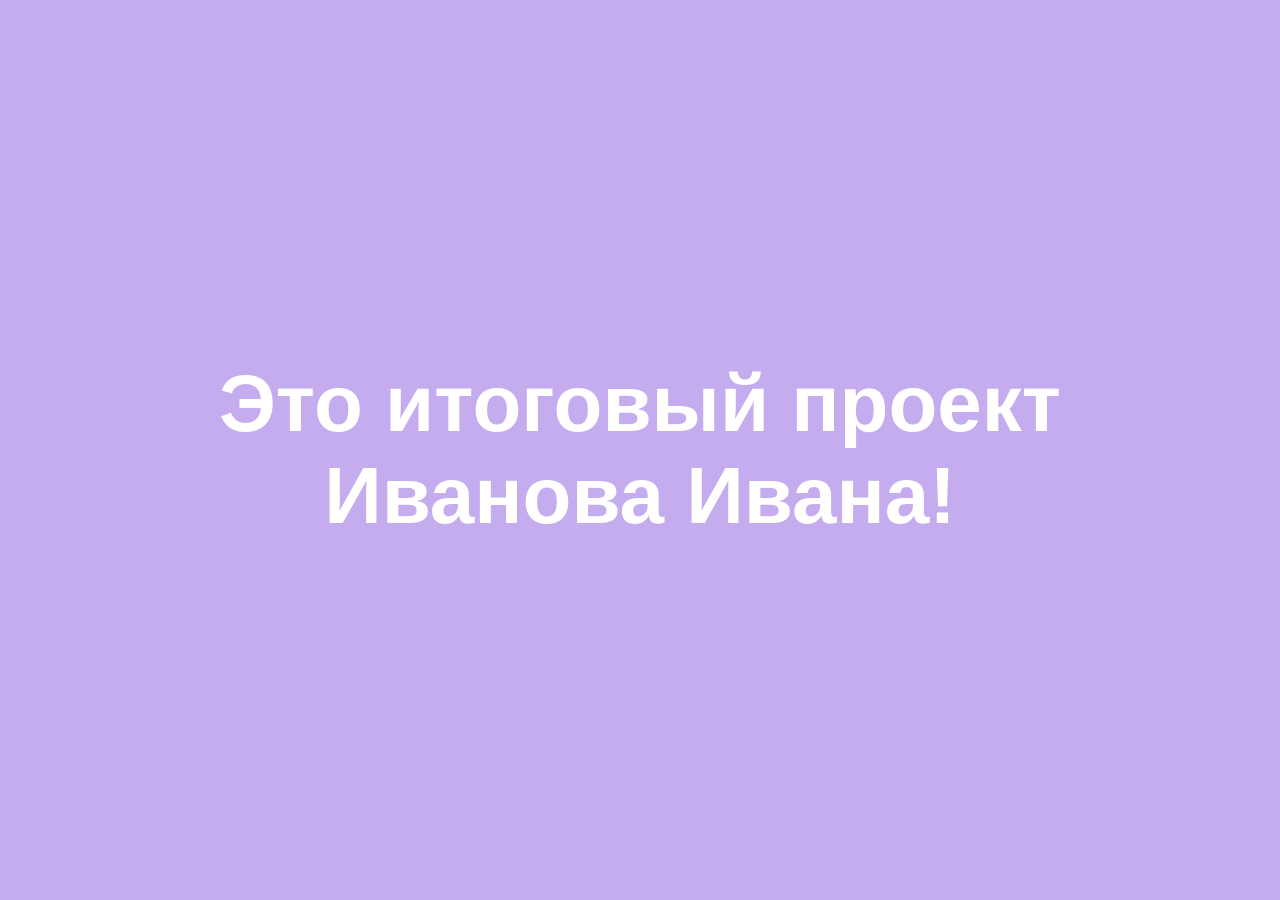
==== index.html @ fbf39a41 "Add files via upload" ====
<!DOCTYPE html>
<html lang="en">
<head>
    <meta charset="UTF-8">
    <meta name="viewport" content="width=device-width, initial-scale=1.0">
    <title>Тестовый проект для проверки</title>
    <link rel="stylesheet" href="style.css">
</head>
<body>
    <h1>Это итоговый проект <br>Иванова Ивана!</h1>
</body>
</html>
---- style.css ----
body {
    box-sizing: border-box;
    padding: 0;
    margin: 0;
    display: flex;
    height: 100vh;
    width: 100%;
    justify-content: center;
    align-items: center;
    background-color: #c4acee;
    color: #ffffff;
}

body h1 {
    width: 80%;
    text-align: center;
    font-size: 80px;
    font-family: sans-serif;
}
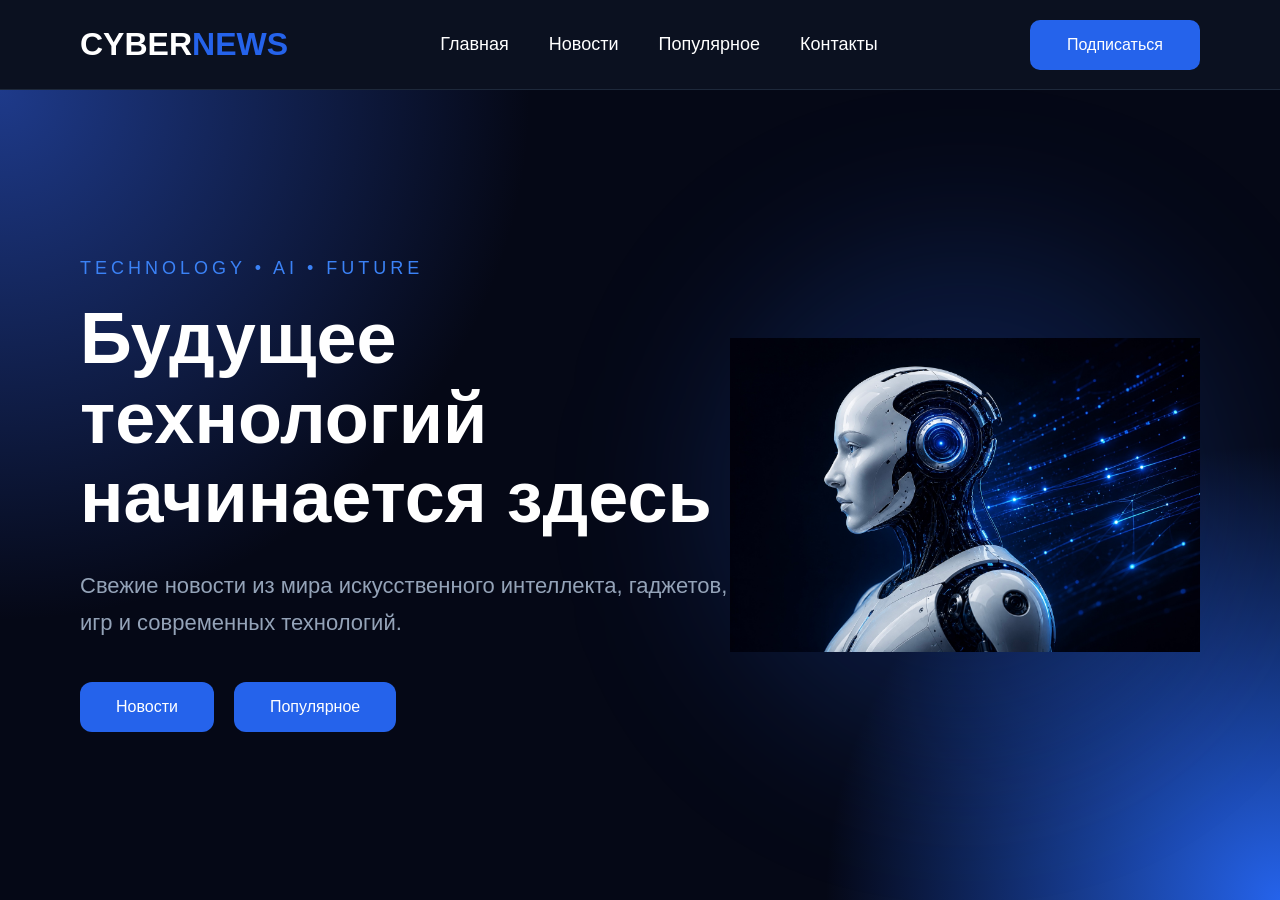
==== commit a8e4bac4: "Add files via upload" ====
--- a/index.html
+++ b/index.html
@@ -1,12 +1,68 @@
 <!DOCTYPE html>
-<html lang="en">
+<html lang="ru">
 <head>
     <meta charset="UTF-8">
     <meta name="viewport" content="width=device-width, initial-scale=1.0">
-    <title>Тестовый проект для проверки</title>
+    <title>CyberNews</title>
+
     <link rel="stylesheet" href="style.css">
 </head>
 <body>
-    <h1>Это итоговый проект <br>Иванова Ивана!</h1>
+
+    <header>
+
+        <div class="logo">
+            <a href="index.html">
+                CYBER<span>NEWS</span>
+            </a>
+        </div>
+
+        <nav>
+            <a href="index.html">Главная</a>
+            <a href="news.html">Новости</a>
+            <a href="popular.html">Популярное</a>
+            <a href="contacts.html">Контакты</a>
+        </nav>
+
+        <a href="#" class="subscribe-btn">
+            Подписаться
+        </a>
+
+    </header>
+
+    <section class="hero">
+
+        <div class="hero-content">
+
+            <p class="hero-subtitle">
+                TECHNOLOGY • AI • FUTURE
+            </p>
+
+            <h1>
+                Будущее технологий начинается здесь
+            </h1>
+
+            <p class="hero-text">
+                Свежие новости из мира искусственного интеллекта,
+                гаджетов, игр и современных технологий.
+            </p>
+
+            <div class="hero-buttons">
+                <a href="news.html">Новости</a>
+                <a href="popular.html">Популярное</a>
+            </div>
+
+        </div>
+
+        <div class="hero-image">
+
+            <div class="circle"></div>
+
+            <img src="main.jpg" alt="robot">
+
+        </div>
+
+    </section>
+
 </body>
 </html>
--- a/style.css
+++ b/style.css
@@ -1,19 +1,283 @@
-body {
-    box-sizing: border-box;
-    padding: 0;
-    margin: 0;
-    display: flex;
-    height: 100vh;
-    width: 100%;
-    justify-content: center;
-    align-items: center;
-    background-color: #c4acee;
-    color: #ffffff;
-}
-
-body h1 {
-    width: 80%;
-    text-align: center;
-    font-size: 80px;
-    font-family: sans-serif;
+*{
+    margin: 0;
+    padding: 0;
+    box-sizing: border-box;
+    font-family: Arial, sans-serif;
+}
+
+body{
+    background-color: #050816;
+}
+
+/* HEADER */
+
+header{
+    width: 100%;
+    height: 90px;
+
+    display: flex;
+    justify-content: space-between;
+    align-items: center;
+
+    padding: 0 80px;
+
+    border-bottom: 1px solid #1e293b;
+
+    background-color: #0b1120;
+}
+
+.logo a{
+    text-decoration: none;
+
+    color: white;
+    font-size: 32px;
+    font-weight: bold;
+}
+
+.logo span{
+    color: #2563eb;
+}
+
+nav{
+    display: flex;
+    gap: 40px;
+}
+
+nav a{
+    color: white;
+    text-decoration: none;
+    font-size: 18px;
+
+    transition: 0.3s;
+}
+
+nav a:hover{
+    color: #2563eb;
+}
+
+.subscribe-btn{
+    width: 170px;
+    height: 50px;
+
+    background-color: #2563eb;
+    color: white;
+
+    text-decoration: none;
+
+    display: flex;
+    justify-content: center;
+    align-items: center;
+
+    border-radius: 10px;
+
+    transition: 0.3s;
+}
+
+.subscribe-btn:hover{
+    background-color: #1d4ed8;
+}
+
+/* HERO */
+
+.hero{
+    width: 100%;
+    min-height: calc(100vh - 90px);
+
+    display: flex;
+    justify-content: space-between;
+    align-items: center;
+
+    padding: 80px;
+
+    overflow: hidden;
+
+    background:
+    radial-gradient(circle at top left, #1e3a8a 0%, transparent 35%),
+    radial-gradient(circle at bottom right, #2563eb 0%, transparent 30%),
+    #050816;
+}
+
+.hero-content{
+    max-width: 650px;
+    z-index: 2;
+}
+
+.hero-subtitle{
+    color: #3b82f6;
+    font-size: 18px;
+    letter-spacing: 4px;
+
+    margin-bottom: 20px;
+}
+
+.hero h1{
+    color: white;
+    font-size: 72px;
+    line-height: 1.1;
+
+    margin-bottom: 30px;
+}
+
+.hero-text{
+    color: #94a3b8;
+    font-size: 22px;
+    line-height: 1.7;
+
+    margin-bottom: 40px;
+}
+
+.hero-buttons{
+    display: flex;
+    gap: 20px;
+}
+
+.hero-buttons a{
+    padding: 16px 36px;
+
+    background: #2563eb;
+    color: white;
+
+    text-decoration: none;
+    border-radius: 12px;
+
+    transition: 0.3s;
+}
+
+.hero-buttons a:hover{
+    background: #1d4ed8;
+    transform: translateY(-3px);
+}
+
+.hero-image{
+    position: relative;
+
+    flex: 1;
+
+    display: flex;
+    justify-content: center;
+    align-items: center;
+}
+
+.hero-image img{
+    width: 100%;
+    max-width: 650px;
+
+    position: relative;
+    z-index: 2;
+
+    animation: float 5s ease-in-out infinite;
+}
+
+.circle{
+    position: absolute;
+
+    width: 500px;
+    height: 500px;
+
+    border-radius: 50%;
+
+    background: rgba(37, 99, 235, 0.2);
+
+    filter: blur(80px);
+
+    z-index: 1;
+}
+
+@keyframes float{
+
+    0%{
+        transform: translateY(0px);
+    }
+
+    50%{
+        transform: translateY(-20px);
+    }
+
+    100%{
+        transform: translateY(0px);
+    }
+
+}
+
+/* ADAPTIVE */
+
+@media(max-width: 1100px){
+
+    header{
+        padding: 0 30px;
+    }
+
+    .hero{
+        flex-direction: column;
+        text-align: center;
+
+        padding: 60px 30px;
+    }
+
+    .hero-content{
+        max-width: 100%;
+    }
+
+    .hero-buttons{
+        justify-content: center;
+    }
+
+    .hero h1{
+        font-size: 52px;
+    }
+
+    .hero-text{
+        font-size: 20px;
+    }
+
+    .hero-image img{
+        max-width: 500px;
+    }
+
+}
+
+@media(max-width: 700px){
+
+    header{
+        flex-direction: column;
+        height: auto;
+
+        gap: 20px;
+
+        padding: 20px;
+    }
+
+    nav{
+        gap: 20px;
+        flex-wrap: wrap;
+        justify-content: center;
+    }
+
+    .hero h1{
+        font-size: 38px;
+    }
+
+    .hero-text{
+        font-size: 18px;
+    }
+
+    .hero-buttons{
+        flex-direction: column;
+        align-items: center;
+    }
+
+    .hero-buttons a{
+        width: 220px;
+        text-align: center;
+    }
+
+    .hero-image img{
+        max-width: 320px;
+    }
+
+    .circle{
+        width: 300px;
+        height: 300px;
+    }
+
 }
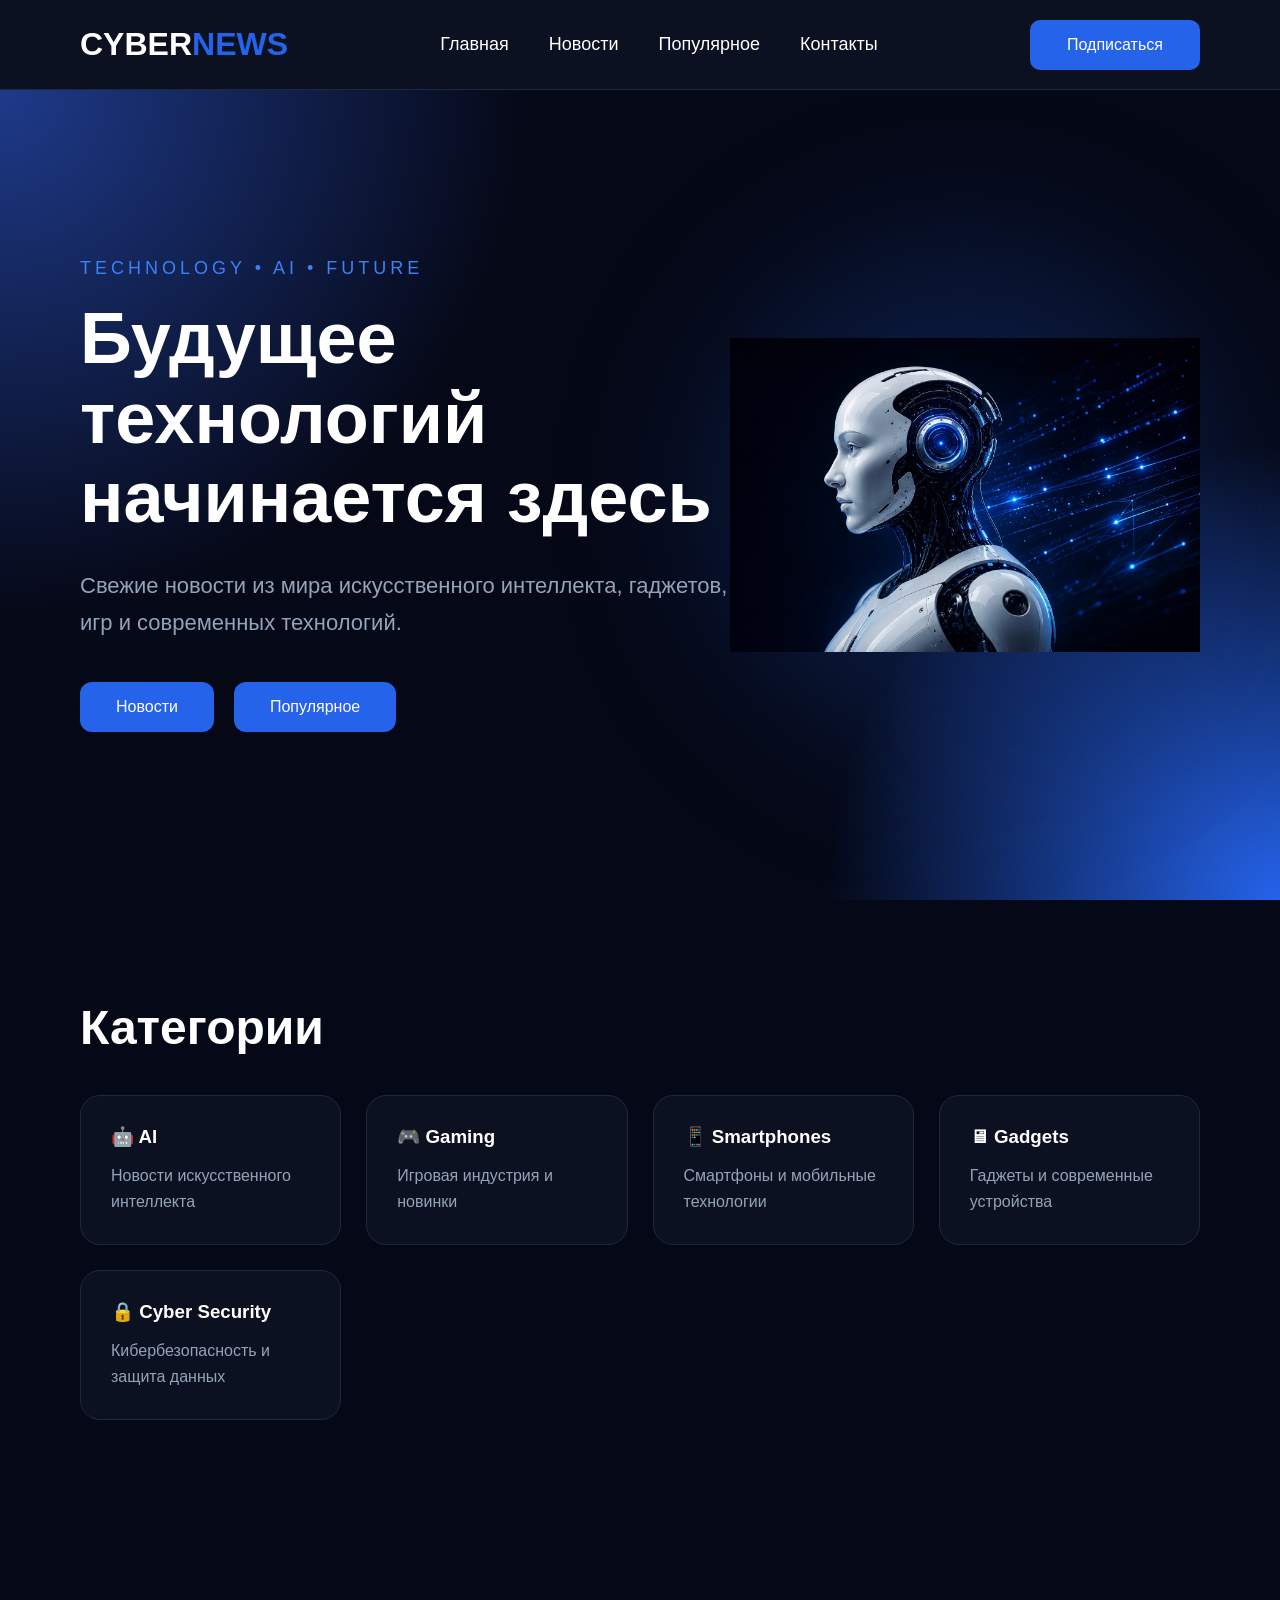
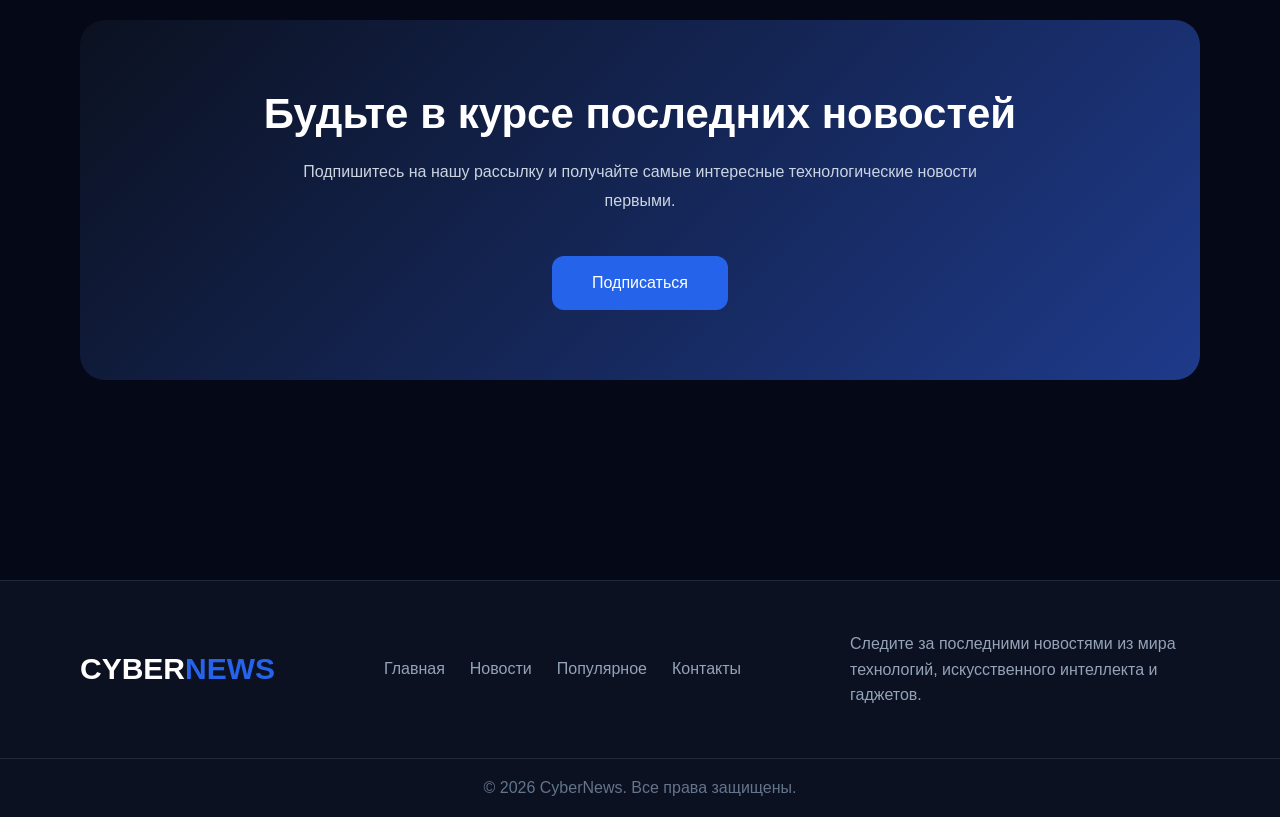
==== commit 316df667: "Add files via upload" ====
--- a/index.html
+++ b/index.html
@@ -24,7 +24,7 @@
             <a href="contacts.html">Контакты</a>
         </nav>
 
-        <a href="#" class="subscribe-btn">
+        <a href="subscribe.html" class="subscribe-btn">
             Подписаться
         </a>
 
@@ -63,6 +63,87 @@
         </div>
 
     </section>
+    <section class="categories">
 
+    <h2>Категории</h2>
+
+    <div class="categories-grid">
+
+        <div class="category-card">
+            <h3>🤖 AI</h3>
+            <p>Новости искусственного интеллекта</p>
+        </div>
+
+        <div class="category-card">
+            <h3>🎮 Gaming</h3>
+            <p>Игровая индустрия и новинки</p>
+        </div>
+
+        <div class="category-card">
+            <h3>📱 Smartphones</h3>
+            <p>Смартфоны и мобильные технологии</p>
+        </div>
+
+        <div class="category-card">
+            <h3>🖥 Gadgets</h3>
+            <p>Гаджеты и современные устройства</p>
+        </div>
+
+        <div class="category-card">
+            <h3>🔒 Cyber Security</h3>
+            <p>Кибербезопасность и защита данных</p>
+        </div>
+
+    </div>
+
+    </section>
+
+
+    <section class="subscribe">
+
+        <div class="subscribe-content">
+
+            <h2>Будьте в курсе последних новостей</h2>
+
+            <p>
+                Подпишитесь на нашу рассылку и получайте самые
+                интересные технологические новости первыми.
+            </p>
+
+            <a href="subscribe.html" class="subscribe-button">
+                Подписаться
+            </a>
+
+        </div>
+
+    </section>
+    
+<footer>
+
+    <div class="footer-content">
+
+        <div class="footer-logo">
+            CYBER<span>NEWS</span>
+        </div>
+
+        <div class="footer-links">
+            <a href="index.html">Главная</a>
+            <a href="news.html">Новости</a>
+            <a href="popular.html">Популярное</a>
+            <a href="contacts.html">Контакты</a>
+        </div>
+
+        <div class="footer-text">
+            Следите за последними новостями из мира технологий,
+            искусственного интеллекта и гаджетов.
+        </div>
+
+    </div>
+
+    <div class="footer-bottom">
+        © 2026 CyberNews. Все права защищены.
+    </div>
+
+</footer>
 </body>
 </html>
--- a/style.css
+++ b/style.css
@@ -9,8 +9,6 @@
     background-color: #050816;
 }
 
-/* HEADER */
-
 header{
     width: 100%;
     height: 90px;
@@ -76,8 +74,6 @@
 .subscribe-btn:hover{
     background-color: #1d4ed8;
 }
-
-/* HERO */
 
 .hero{
     width: 100%;
@@ -199,8 +195,6 @@
 
 }
 
-/* ADAPTIVE */
-
 @media(max-width: 1100px){
 
     header{
@@ -280,4 +274,657 @@
         height: 300px;
     }
 
+}
+
+
+.news{
+    width: 100%;
+
+    padding: 100px 80px;
+}
+
+.news h2{
+    color: white;
+    font-size: 48px;
+
+    margin-bottom: 50px;
+}
+
+.news-container{
+    display: grid;
+    grid-template-columns: repeat(3, 1fr);
+
+    gap: 30px;
+}
+
+.news-card{
+    background: #0b1120;
+
+    border: 1px solid #1e293b;
+    border-radius: 20px;
+
+    overflow: hidden;
+
+    transition: 0.3s;
+}
+
+.news-card:hover{
+    transform: translateY(-10px);
+
+    border-color: #2563eb;
+}
+
+.news-card img{
+    width: 100%;
+    height: 230px;
+
+    object-fit: cover;
+}
+
+.news-content{
+    padding: 25px;
+}
+
+.news-category{
+    color: #3b82f6;
+    font-size: 14px;
+
+    margin-bottom: 15px;
+}
+
+.news-card h3{
+    color: white;
+    font-size: 28px;
+    line-height: 1.3;
+
+    margin-bottom: 20px;
+}
+
+.news-text{
+    color: #94a3b8;
+    line-height: 1.6;
+
+    margin-bottom: 25px;
+}
+
+.news-card a{
+    color: #2563eb;
+
+    text-decoration: none;
+    font-weight: bold;
+}
+
+
+@media(max-width: 1100px){
+
+    .news{
+        padding: 80px 30px;
+    }
+
+    .news-container{
+        grid-template-columns: 1fr;
+    }
+
+}
+/* КАТЕГОРИИ */
+
+.categories{
+    padding: 100px 80px;
+}
+
+.categories h2{
+    color: white;
+    font-size: 48px;
+    margin-bottom: 40px;
+}
+
+.categories-grid{
+    display: grid;
+    grid-template-columns: repeat(auto-fit, minmax(220px, 1fr));
+    gap: 25px;
+}
+
+.category-card{
+    background: #0b1120;
+
+    border: 1px solid #1e293b;
+    border-radius: 20px;
+
+    padding: 30px;
+
+    transition: .3s;
+}
+
+.category-card:hover{
+    transform: translateY(-10px);
+    border-color: #2563eb;
+}
+
+.category-card h3{
+    color: white;
+    margin-bottom: 15px;
+}
+
+.category-card p{
+    color: #94a3b8;
+    line-height: 1.6;
+}
+
+/* ПОДПИСКА */
+
+.subscribe{
+    padding: 100px 80px;
+}
+
+.subscribe-content{
+
+    background: linear-gradient(
+        135deg,
+        #0b1120,
+        #1e3a8a
+    );
+
+    border-radius: 25px;
+
+    text-align: center;
+
+    padding: 70px 40px;
+}
+
+.subscribe-content h2{
+    color: white;
+    font-size: 42px;
+
+    margin-bottom: 20px;
+}
+
+.subscribe-content p{
+    color: #cbd5e1;
+
+    max-width: 700px;
+
+    margin: 0 auto 40px;
+
+    line-height: 1.8;
+}
+
+.subscribe-button{
+    display: inline-block;
+
+    padding: 18px 40px;
+
+    background: #2563eb;
+
+    color: white;
+
+    text-decoration: none;
+
+    border-radius: 12px;
+
+    transition: .3s;
+}
+
+.subscribe-button:hover{
+    background: #1d4ed8;
+}
+
+/* FOOTER */
+
+footer{
+    background: #0b1120;
+
+    border-top: 1px solid #1e293b;
+
+    margin-top: 100px;
+}
+
+.footer-content{
+    padding: 50px 80px;
+
+    display: flex;
+    justify-content: space-between;
+    align-items: center;
+
+    gap: 30px;
+
+    flex-wrap: wrap;
+}
+
+.footer-logo{
+    color: white;
+
+    font-size: 30px;
+    font-weight: bold;
+}
+
+.footer-logo span{
+    color: #2563eb;
+}
+
+.footer-links{
+    display: flex;
+    gap: 25px;
+}
+
+.footer-links a{
+    color: #94a3b8;
+
+    text-decoration: none;
+
+    transition: 0.3s;
+}
+
+.footer-links a:hover{
+    color: #2563eb;
+}
+
+.footer-text{
+    color: #94a3b8;
+
+    max-width: 350px;
+
+    line-height: 1.6;
+}
+
+.footer-bottom{
+    text-align: center;
+
+    color: #64748b;
+
+    padding: 20px;
+
+    border-top: 1px solid #1e293b;
+}
+
+/* АДАПТИВНОСТЬ */
+
+@media(max-width: 768px){
+
+    .footer-content{
+        flex-direction: column;
+        text-align: center;
+
+        padding: 40px 20px;
+    }
+
+    .footer-links{
+        flex-wrap: wrap;
+        justify-content: center;
+    }
+
+}
+/* POPULAR */
+
+.popular{
+    padding: 80px;
+}
+
+.popular h1{
+    color: white;
+    font-size: 60px;
+
+    margin-bottom: 50px;
+}
+
+.top-news{
+    display: flex;
+    gap: 30px;
+
+    flex-wrap: wrap;
+}
+
+.top-card{
+    flex: 1;
+
+    min-width: 300px;
+
+    background: #0b1120;
+
+    border: 1px solid #1e293b;
+    border-radius: 20px;
+
+    padding: 30px;
+}
+
+.top-card span{
+    color: #2563eb;
+    font-weight: bold;
+}
+
+.top-card h2{
+    color: white;
+
+    margin: 20px 0;
+}
+
+.top-card p{
+    color: #94a3b8;
+
+    line-height: 1.7;
+}
+
+/* RATING */
+
+.rating{
+    padding: 0 80px 80px;
+}
+
+.rating h2{
+    color: white;
+
+    font-size: 40px;
+
+    margin-bottom: 40px;
+}
+
+.rating-card{
+    background: #0b1120;
+
+    border: 1px solid #1e293b;
+    border-radius: 15px;
+
+    padding: 20px 30px;
+
+    margin-bottom: 20px;
+
+    display: flex;
+    align-items: center;
+
+    gap: 20px;
+}
+
+.rating-card span{
+    color: #2563eb;
+
+    font-size: 32px;
+    font-weight: bold;
+}
+
+.rating-card p{
+    color: white;
+    font-size: 18px;
+}
+.readers{
+    padding: 0 80px 80px;
+}
+
+.readers h2{
+    color: white;
+    font-size: 40px;
+    margin-bottom: 40px;
+}
+
+.readers-container{
+    display: grid;
+    grid-template-columns: repeat(auto-fit, minmax(300px, 1fr));
+    gap: 25px;
+}
+
+.reader-card{
+    background: #0b1120;
+
+    border: 1px solid #1e293b;
+    border-radius: 20px;
+
+    padding: 30px;
+
+    transition: .3s;
+}
+
+.reader-card:hover{
+    transform: translateY(-8px);
+    border-color: #2563eb;
+}
+
+.reader-card h3{
+    color: white;
+    margin-bottom: 15px;
+}
+
+.reader-card p{
+    color: #94a3b8;
+}
+.achievements{
+    padding: 80px;
+
+    display: flex;
+    justify-content: space-around;
+
+    flex-wrap: wrap;
+    gap: 30px;
+
+    text-align: center;
+}
+
+.achievement h3{
+    color: #2563eb;
+    font-size: 50px;
+}
+
+.achievement p{
+    color: white;
+    margin-top: 10px;
+}
+
+/* CONTACTS */
+
+.contacts{
+    padding: 80px;
+}
+
+.contacts h1{
+    color: white;
+    font-size: 60px;
+
+    margin-bottom: 15px;
+}
+
+.contacts-subtitle{
+    color: #94a3b8;
+
+    margin-bottom: 50px;
+}
+
+.contacts-container{
+    display: flex;
+
+    gap: 40px;
+
+    flex-wrap: wrap;
+}
+
+.contact-info{
+    flex: 1;
+    min-width: 300px;
+}
+
+.contact-card{
+    background: #0b1120;
+
+    border: 1px solid #1e293b;
+    border-radius: 15px;
+
+    padding: 25px;
+
+    margin-bottom: 20px;
+}
+
+.contact-card h3{
+    color: white;
+
+    margin-bottom: 10px;
+}
+
+.contact-card p{
+    color: #94a3b8;
+}
+
+.contact-form{
+    flex: 1;
+    min-width: 300px;
+
+    background: #0b1120;
+
+    border: 1px solid #1e293b;
+    border-radius: 20px;
+
+    padding: 30px;
+}
+
+.contact-form h2{
+    color: white;
+
+    margin-bottom: 20px;
+}
+
+.contact-form form{
+    display: flex;
+    flex-direction: column;
+
+    gap: 15px;
+}
+
+.contact-form input,
+.contact-form textarea{
+
+    background: #111827;
+
+    border: 1px solid #1e293b;
+    border-radius: 10px;
+
+    padding: 15px;
+
+    color: white;
+}
+
+.contact-form textarea{
+    height: 150px;
+    resize: none;
+}
+
+.contact-form button{
+
+    background: #2563eb;
+
+    color: white;
+
+    border: none;
+    border-radius: 10px;
+
+    padding: 15px;
+
+    cursor: pointer;
+}
+
+.contact-form button:hover{
+    background: #1d4ed8;
+}
+
+/* MAP */
+
+.map{
+    padding: 0 80px 80px;
+}
+
+.map h2{
+    color: white;
+
+    margin-bottom: 20px;
+}
+
+.map-placeholder{
+    height: 420px;
+    width: 580px;
+
+    background: #0b1120;
+
+    border: 3px solid #1e293b;
+
+    display: flex;
+    justify-content: center;
+    align-items: center;
+
+    color: #94a3b8;
+}
+
+.subscribe-page{
+
+    min-height: 80vh;
+
+    display: flex;
+    justify-content: center;
+    align-items: center;
+
+    padding: 50px;
+}
+
+.subscribe-box{
+
+    width: 100%;
+    max-width: 700px;
+
+    background: #0b1120;
+
+    border: 1px solid #1e293b;
+    border-radius: 20px;
+
+    padding: 40px;
+}
+
+.subscribe-box h1{
+    color: white;
+    margin-bottom: 15px;
+}
+
+.subscribe-box p{
+    color: #94a3b8;
+    margin-bottom: 30px;
+}
+
+.subscribe-box form{
+    display: flex;
+    flex-direction: column;
+    gap: 15px;
+}
+
+.subscribe-box input,
+.subscribe-box select{
+
+    padding: 15px;
+
+    border: 1px solid #1e293b;
+    border-radius: 10px;
+
+    background: #111827;
+    color: white;
+}
+
+.subscribe-box button{
+
+    padding: 15px;
+
+    border: none;
+    border-radius: 10px;
+
+    background: #2563eb;
+    color: white;
+
+    cursor: pointer;
+}
+
+.subscribe-box button:hover{
+    background: #1d4ed8;
+}
+
+.success-message{
+
+    margin-top: 25px;
+
+    padding: 15px;
+
+    border-radius: 10px;
+
+    background: rgba(37,99,235,0.15);
+
+    color: #60a5fa;
 }
